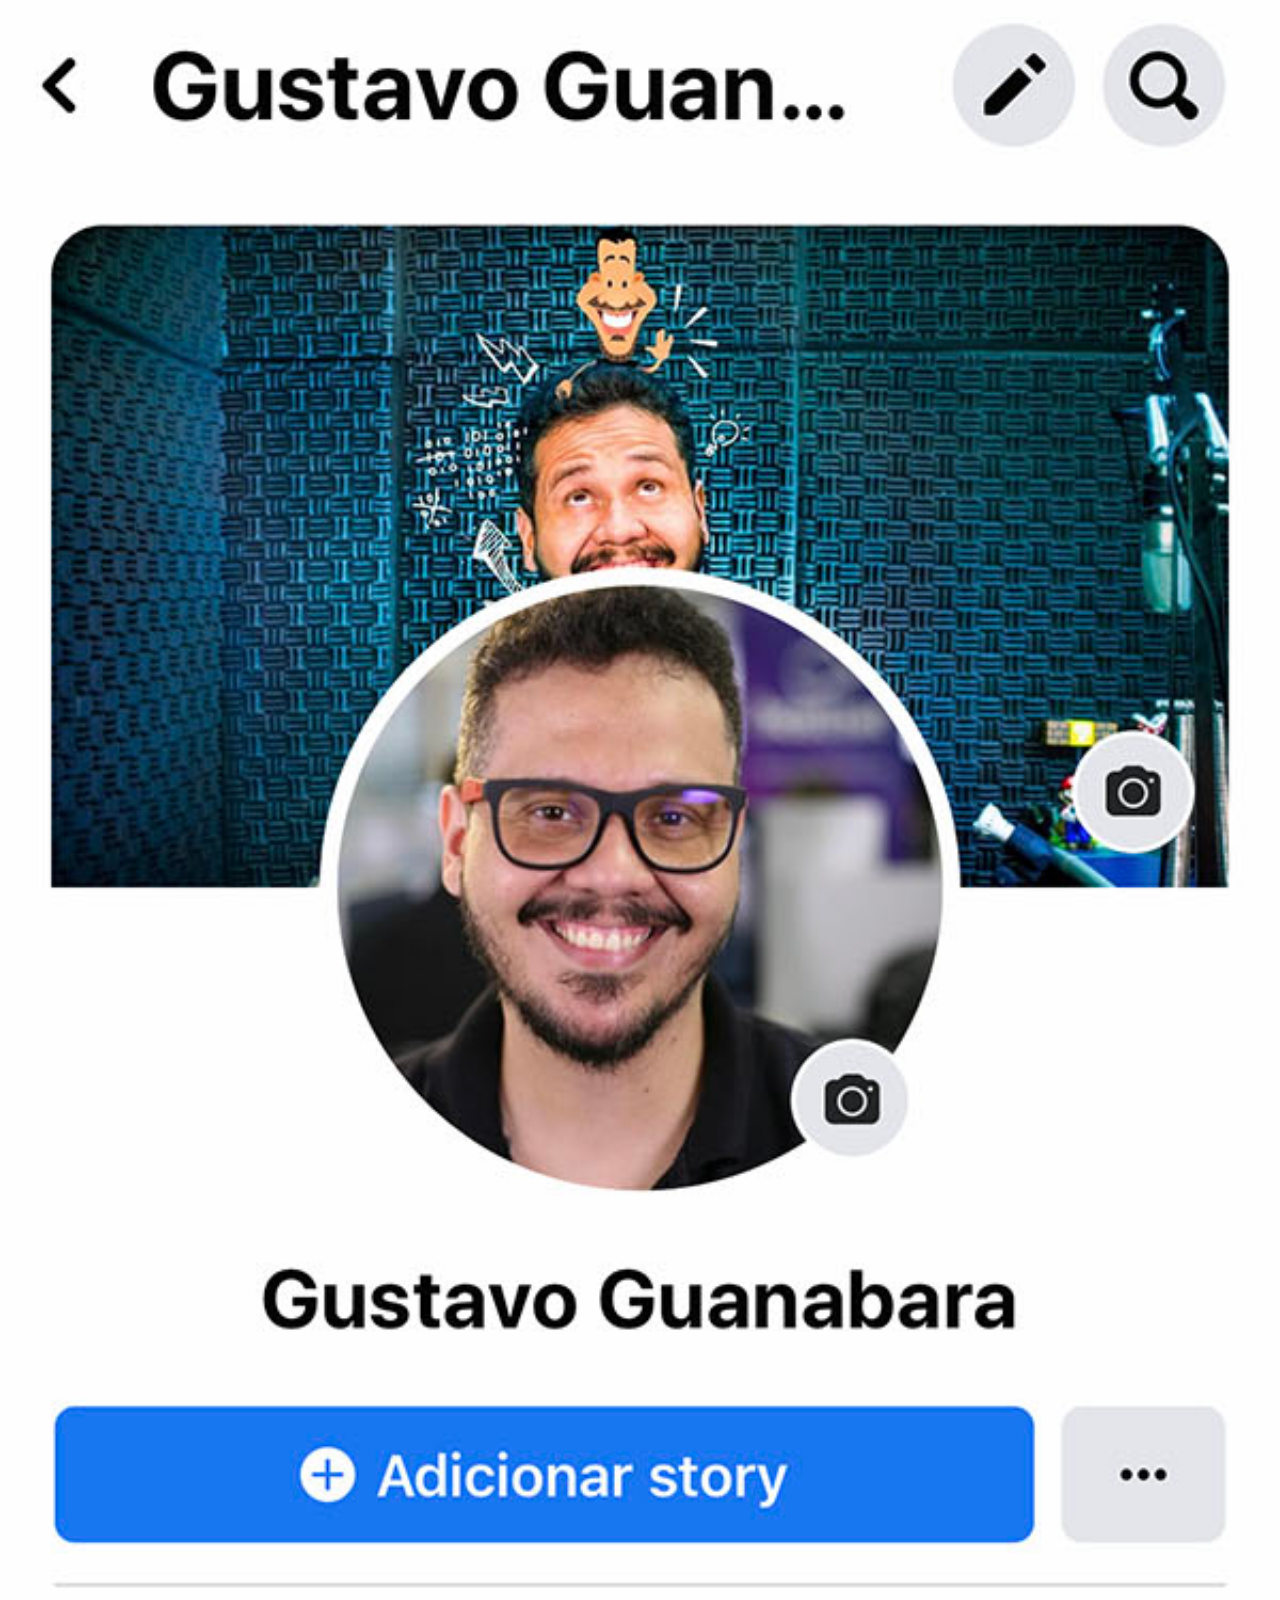
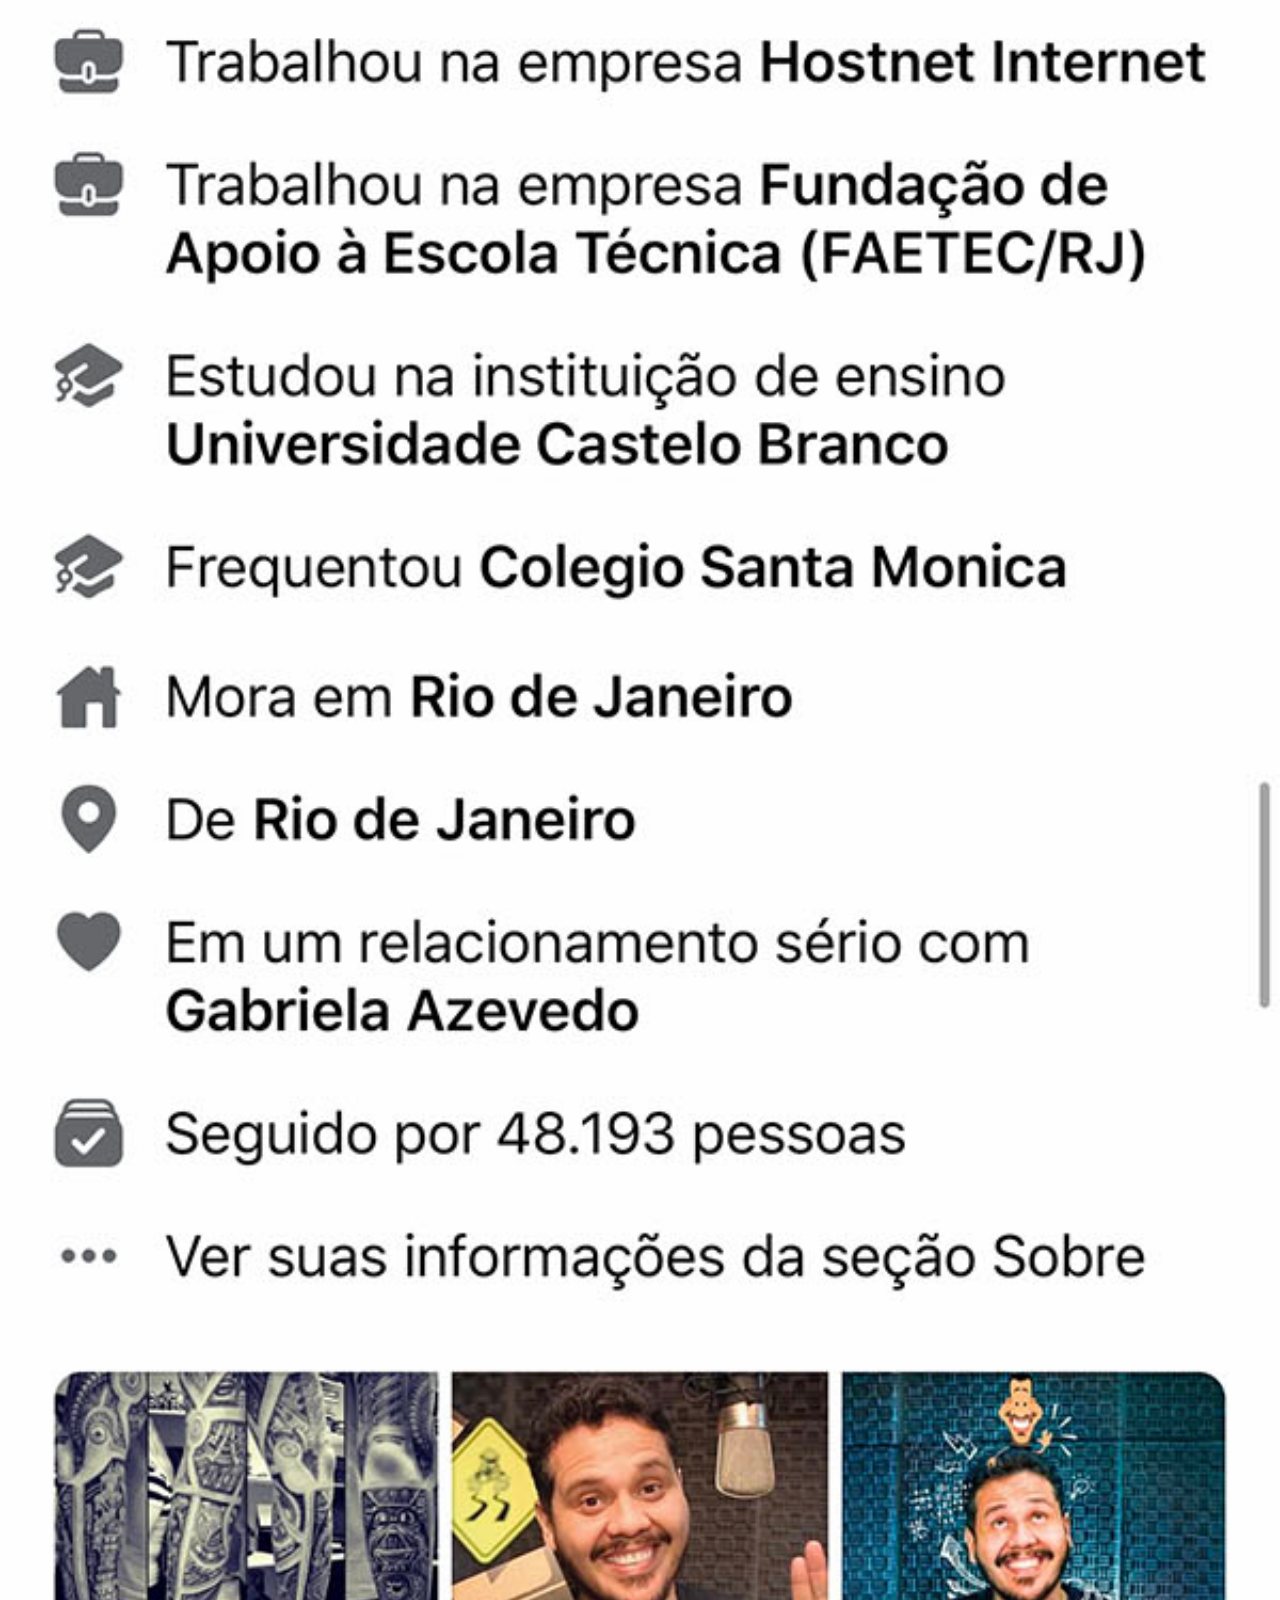
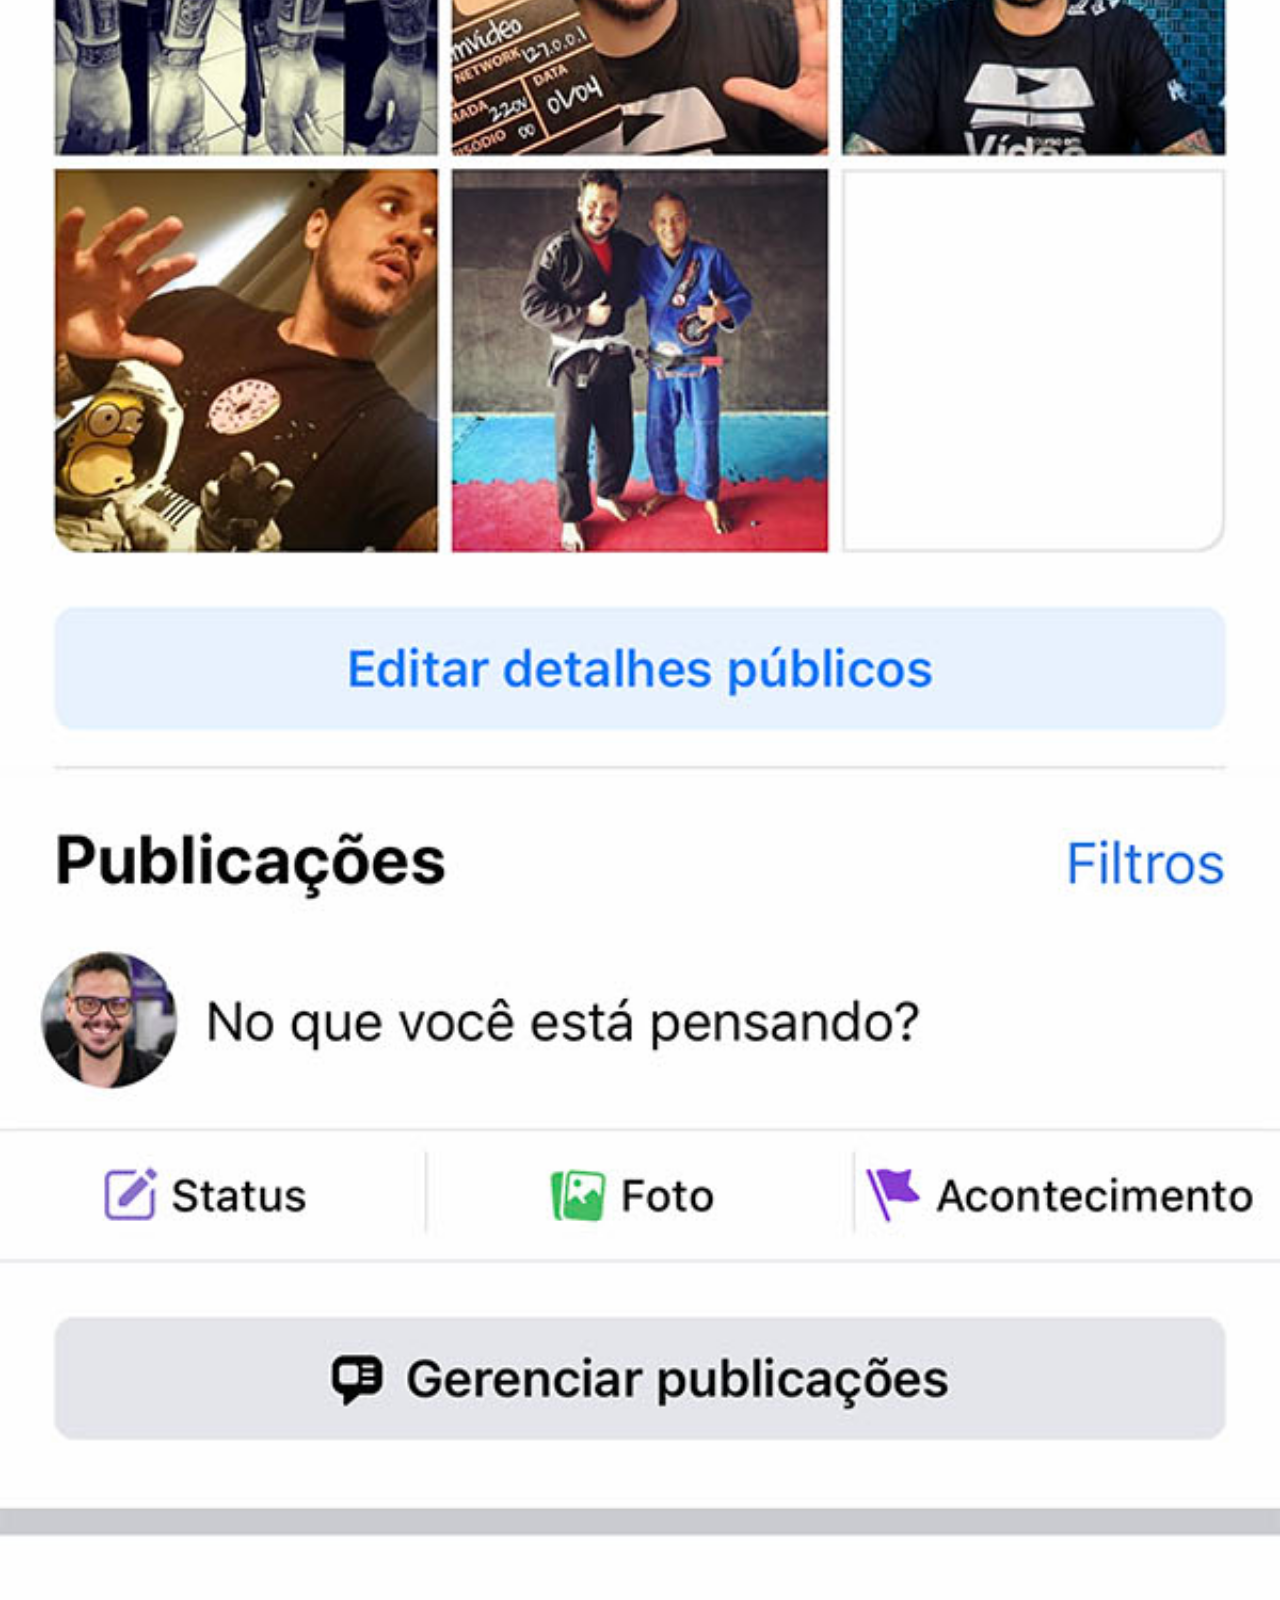
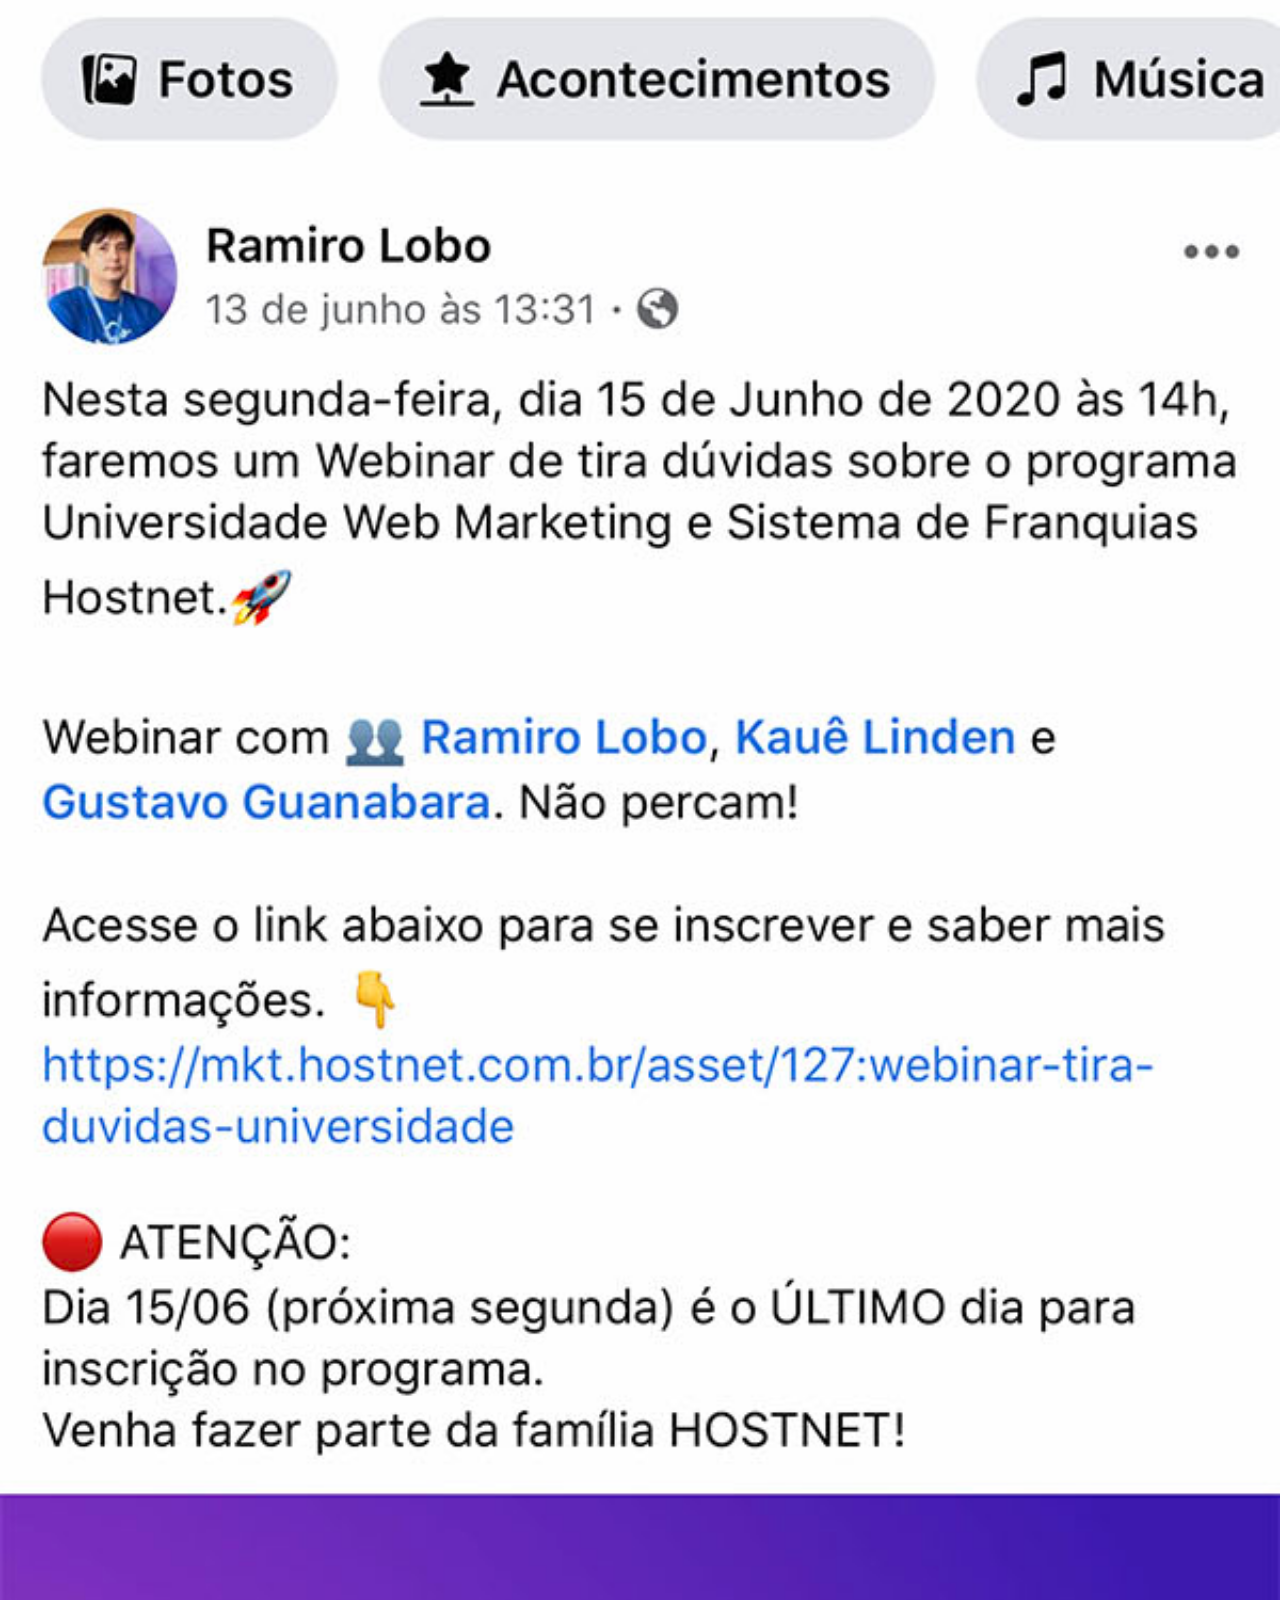
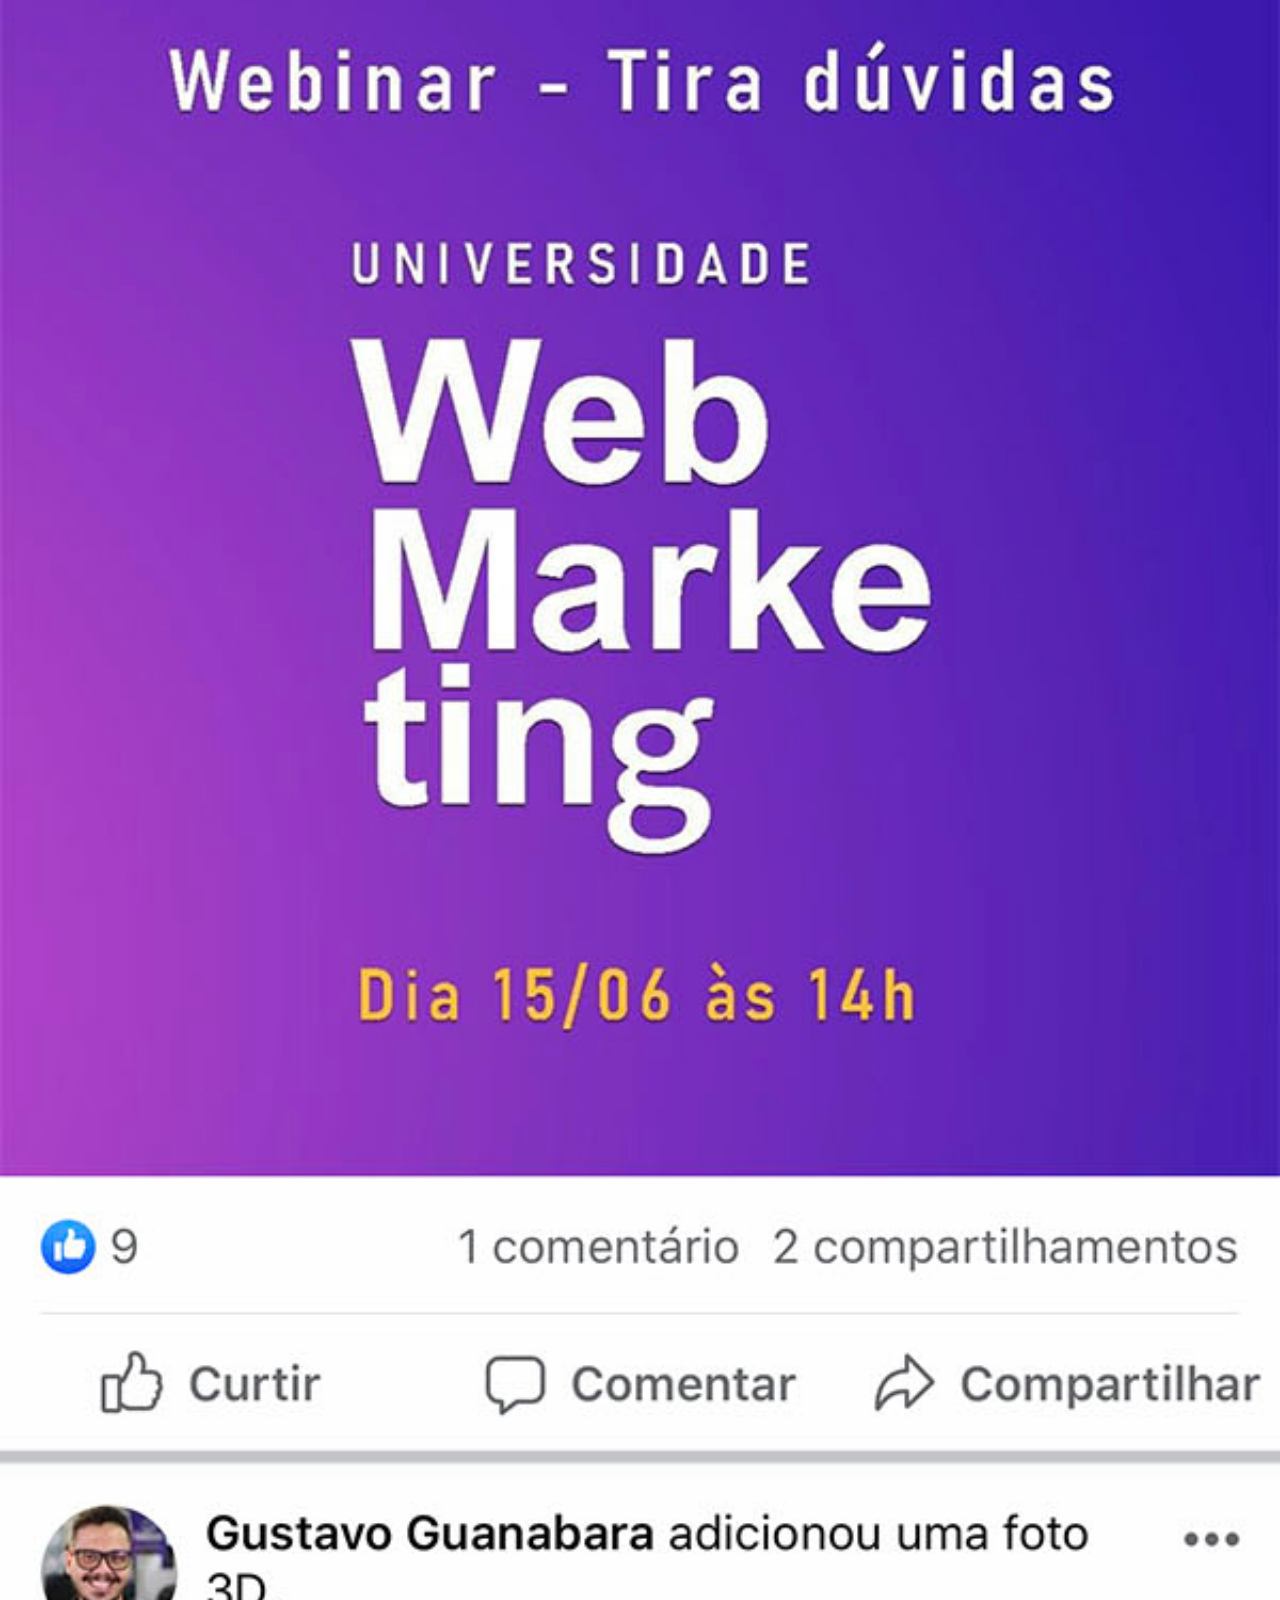
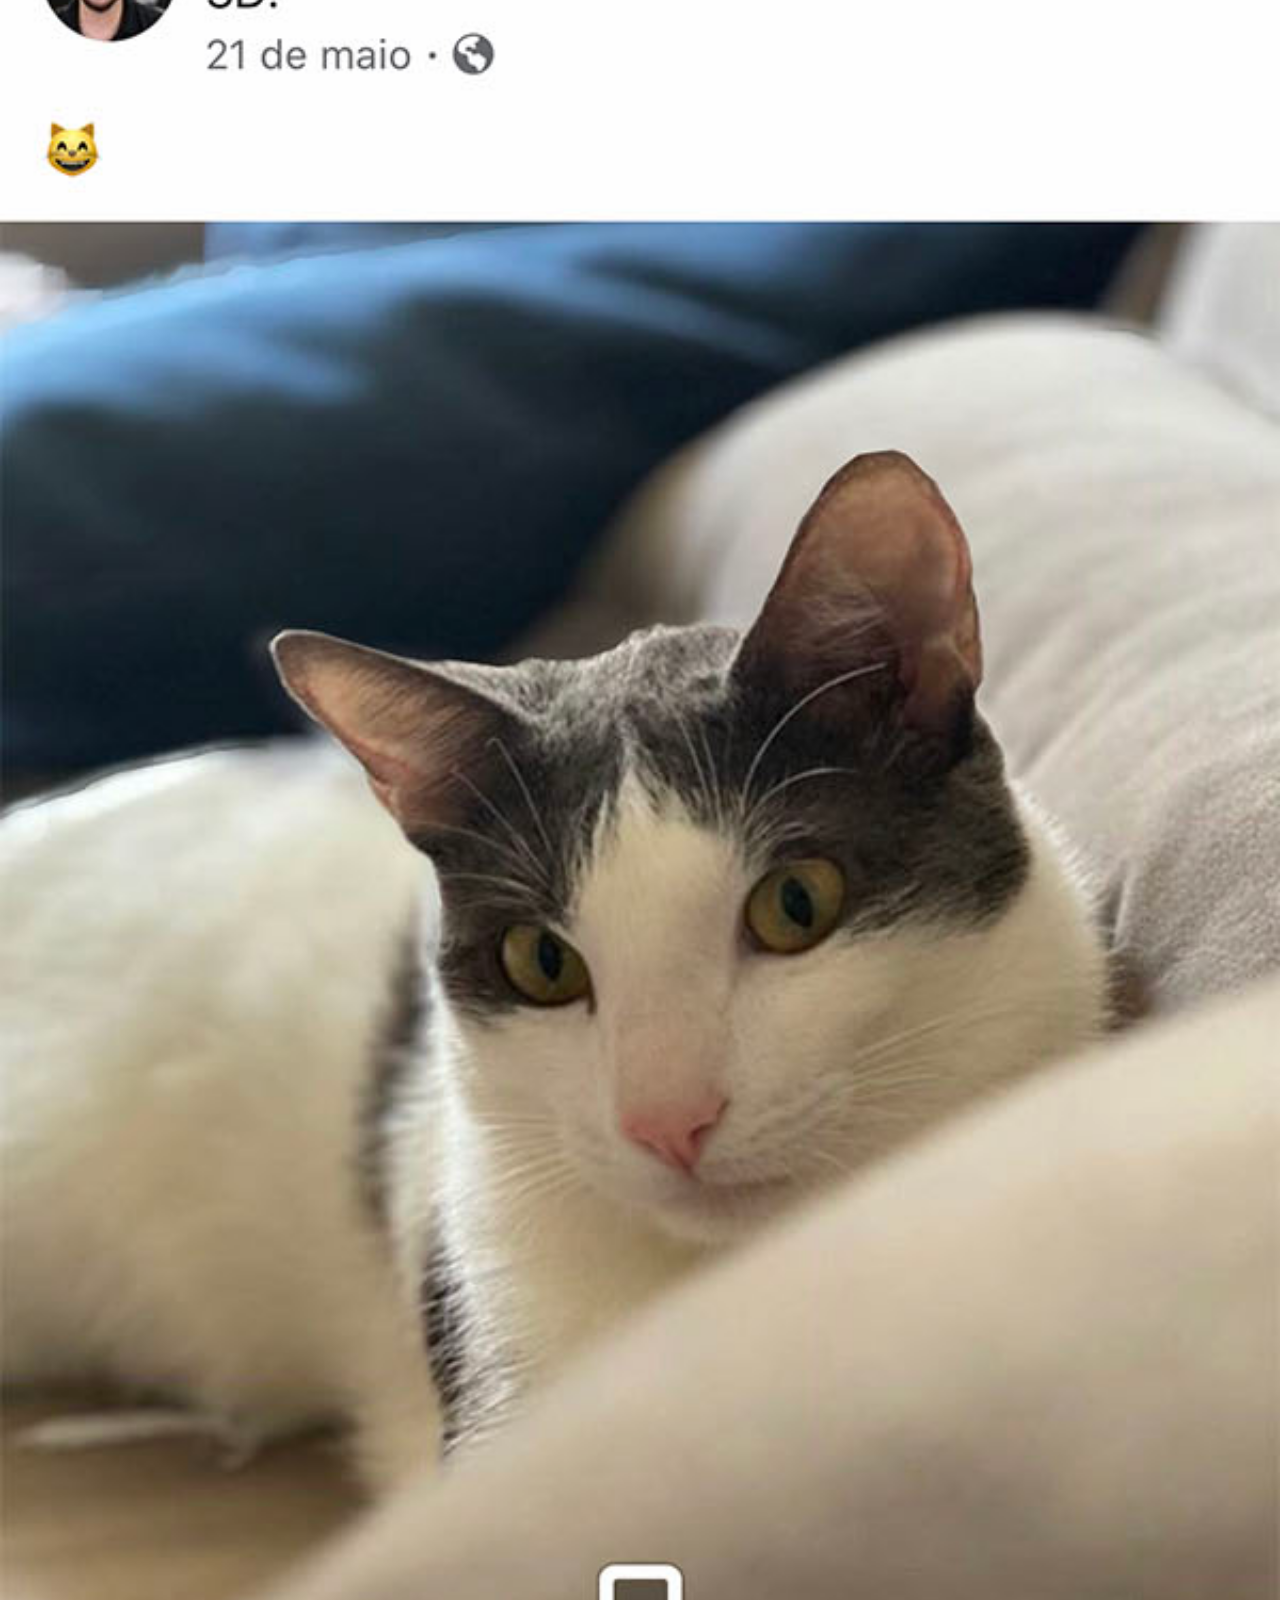
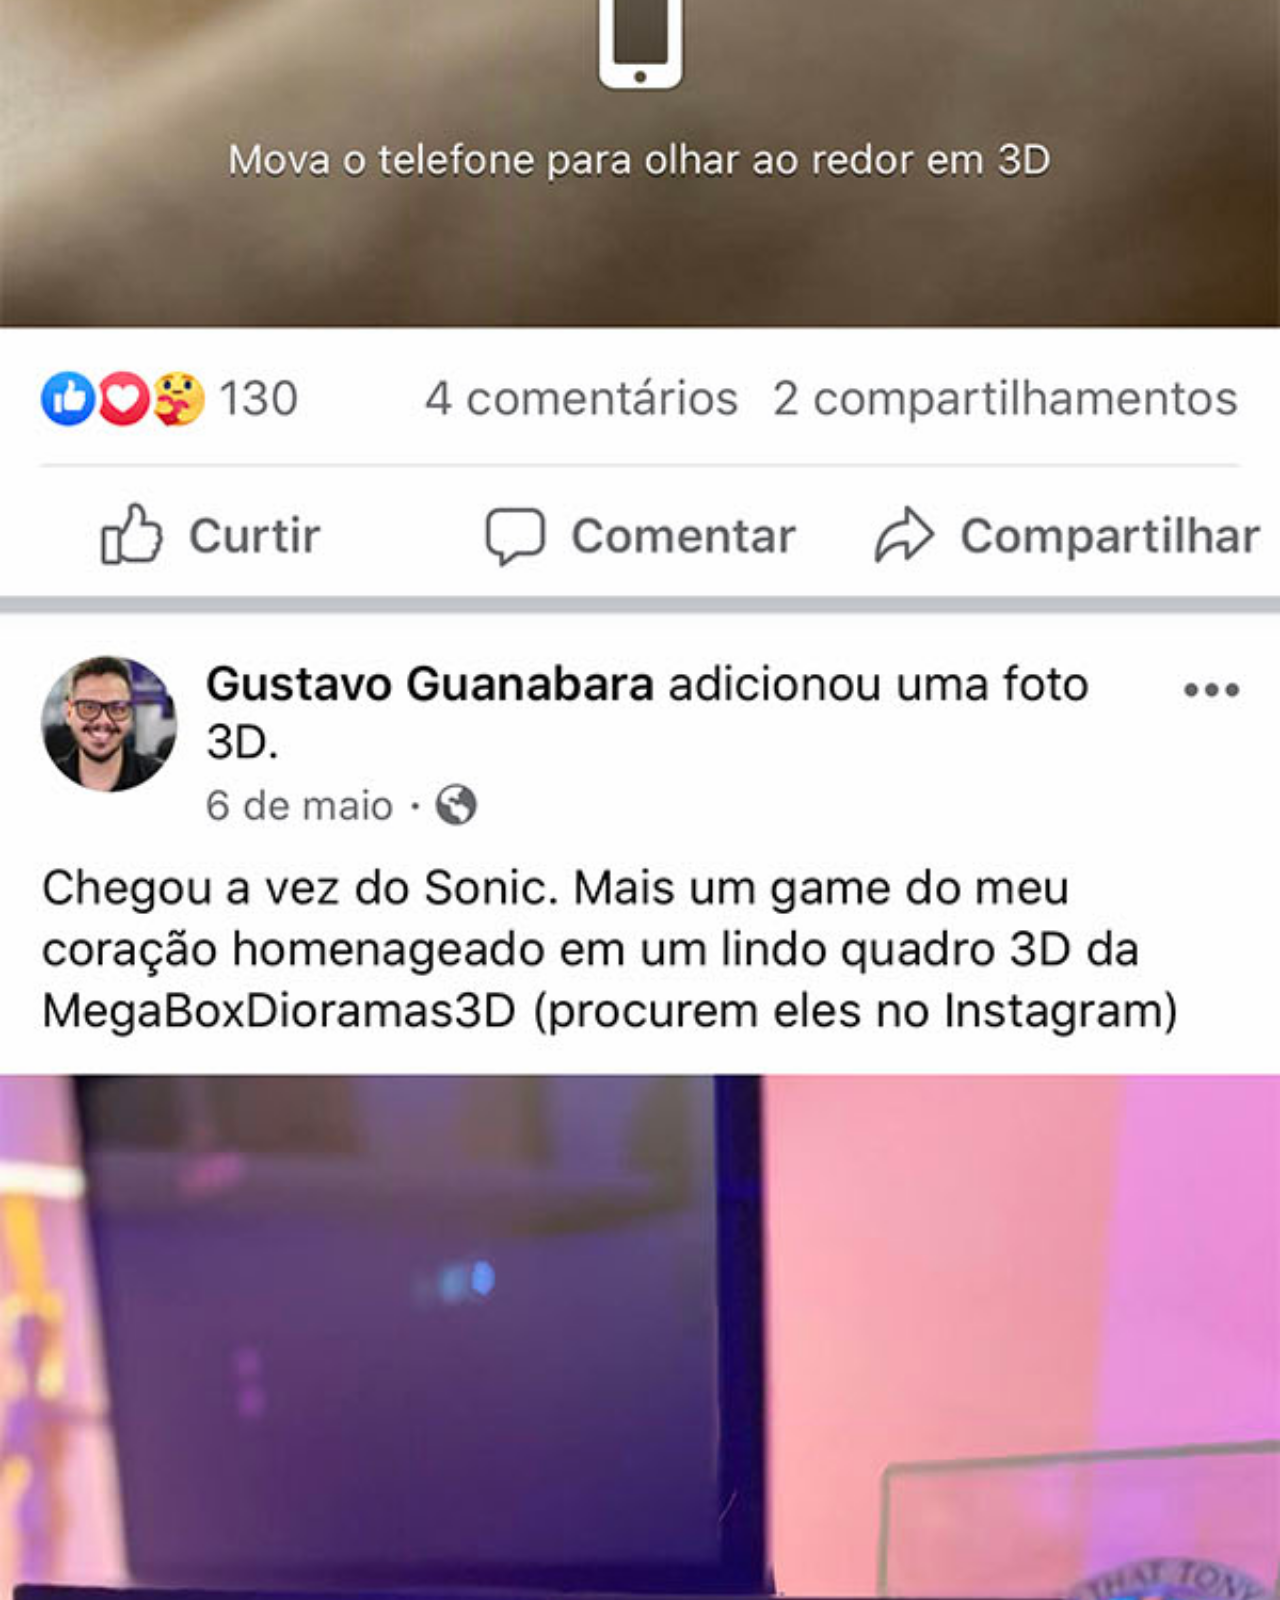
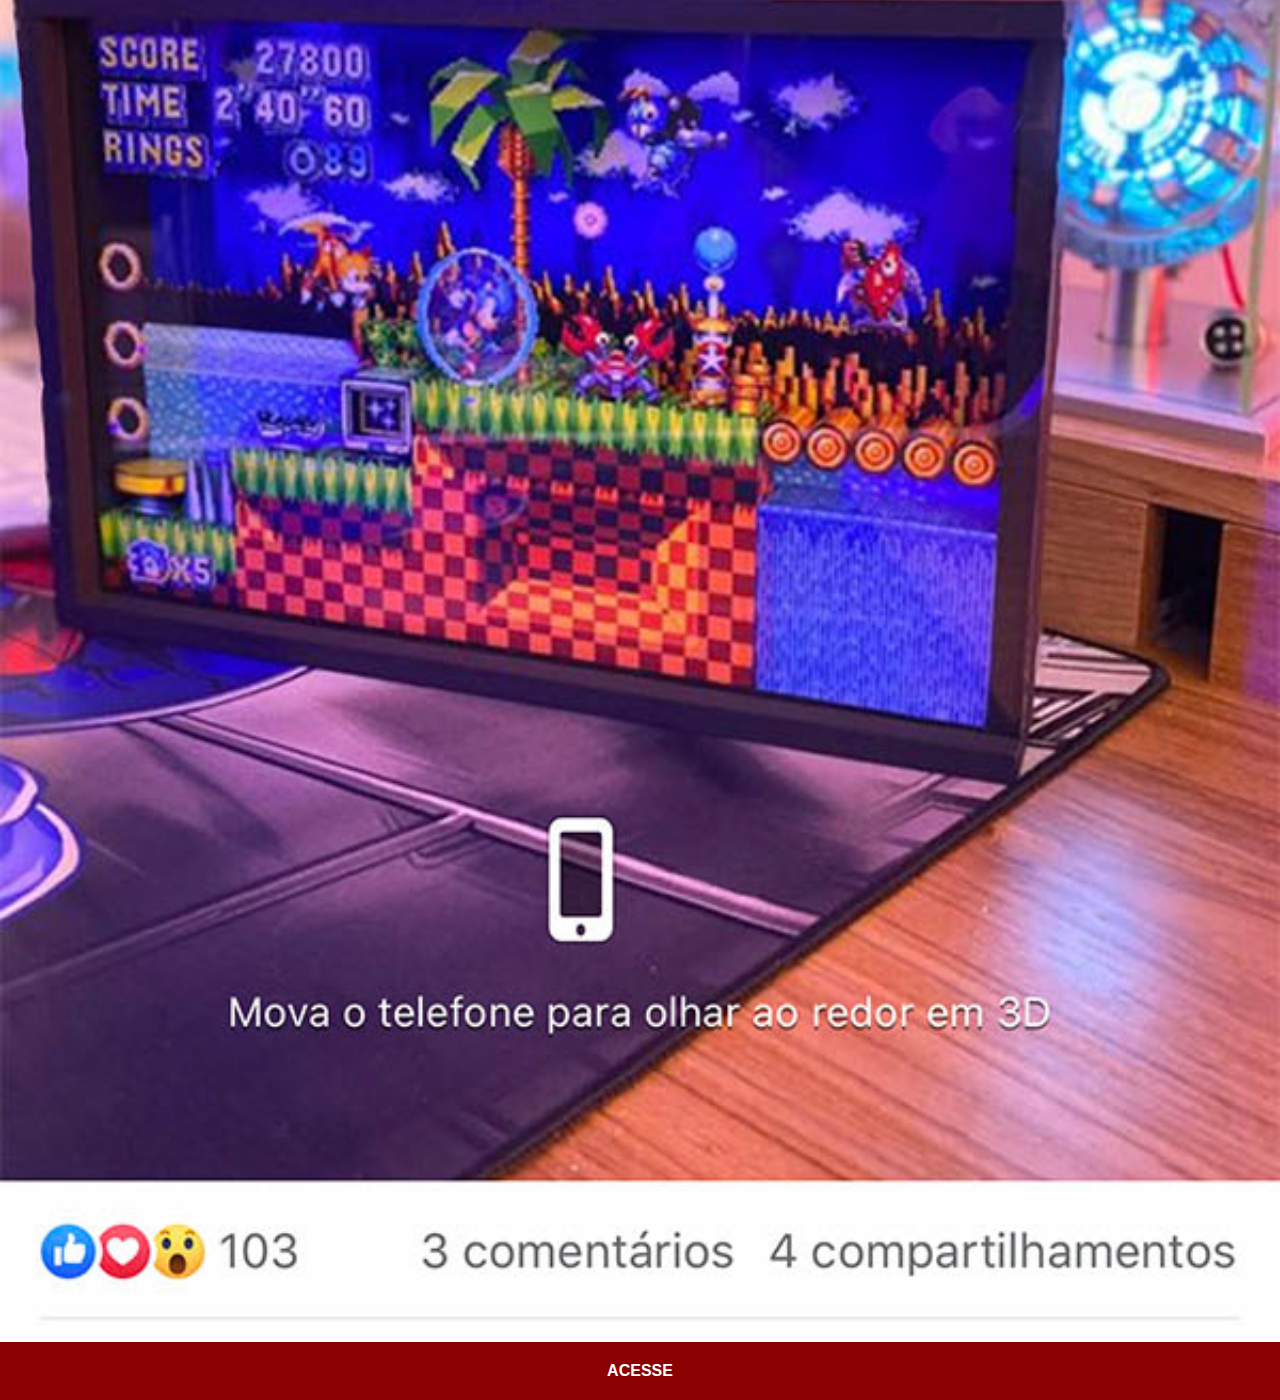
==== facebook.html @ 93fdaa14 "90% pronto" ====
<!DOCTYPE html>
<html lang="pt-br">
<head>
    <meta charset="UTF-8">
    <meta http-equiv="X-UA-Compatible" content="IE=edge">
    <meta name="viewport" content="width=device-width, initial-scale=1.0">
    <title>Document</title>
    <link rel="stylesheet" href="estilos/social.css">
</head>
<body>
    <img src="imagens/tela-facebook.jpg" alt="Facebook">
    <a href="https://www.facebook.com/gustavoguanabara" target="_blank">ACESSE</a>
</body>
</html>
---- estilos/social.css ----
@charset "UTF-8";

* {
    margin: 0px;
    padding: 0px;
    font-family: Arial, Helvetica, sans-serif;
}

::-webkit-scrollbar {
    width: 0px;
    height: 0px;
}

img{
    width: 100vw;
}

a {
    display: block;
    background-color: darkred;
    color: white;
    padding: 20px;
    text-align: center;
    font-weight: bold;
    text-decoration: none;
}

a:hover {
    background-color: red;
}
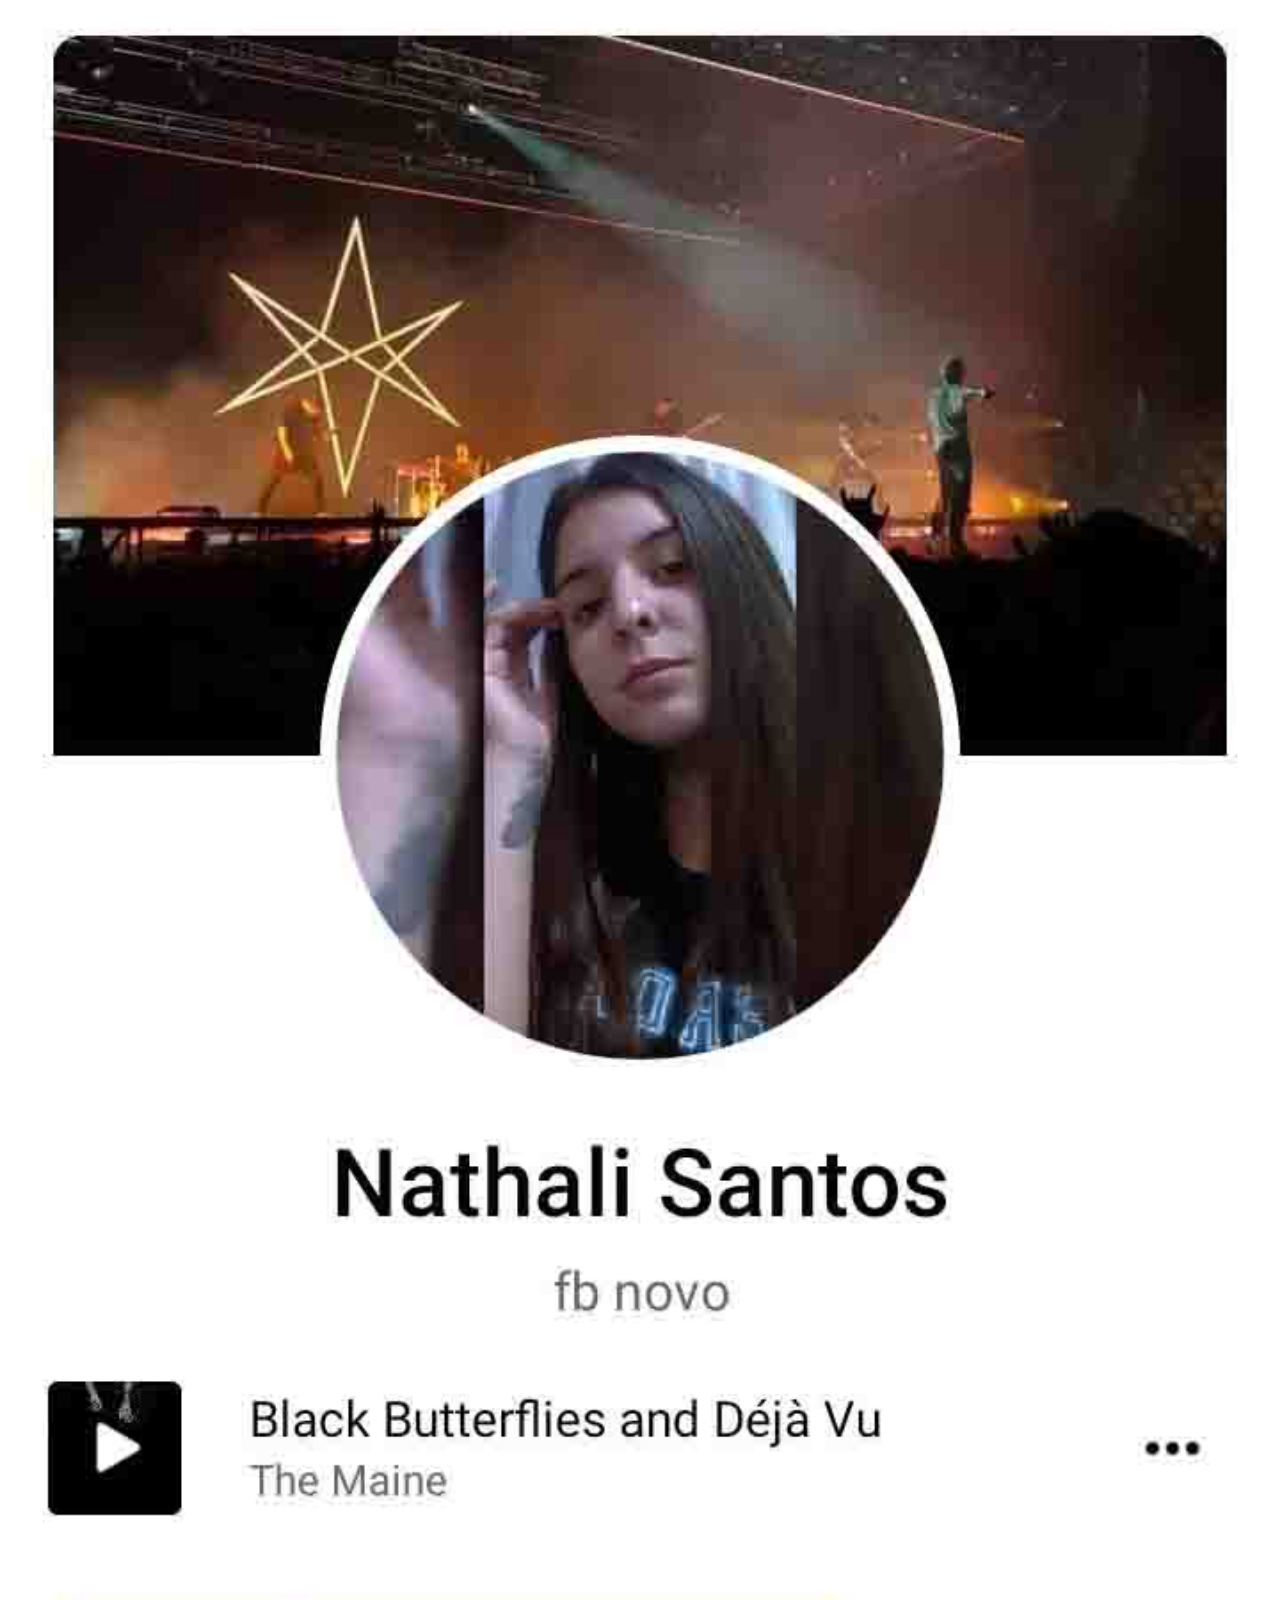
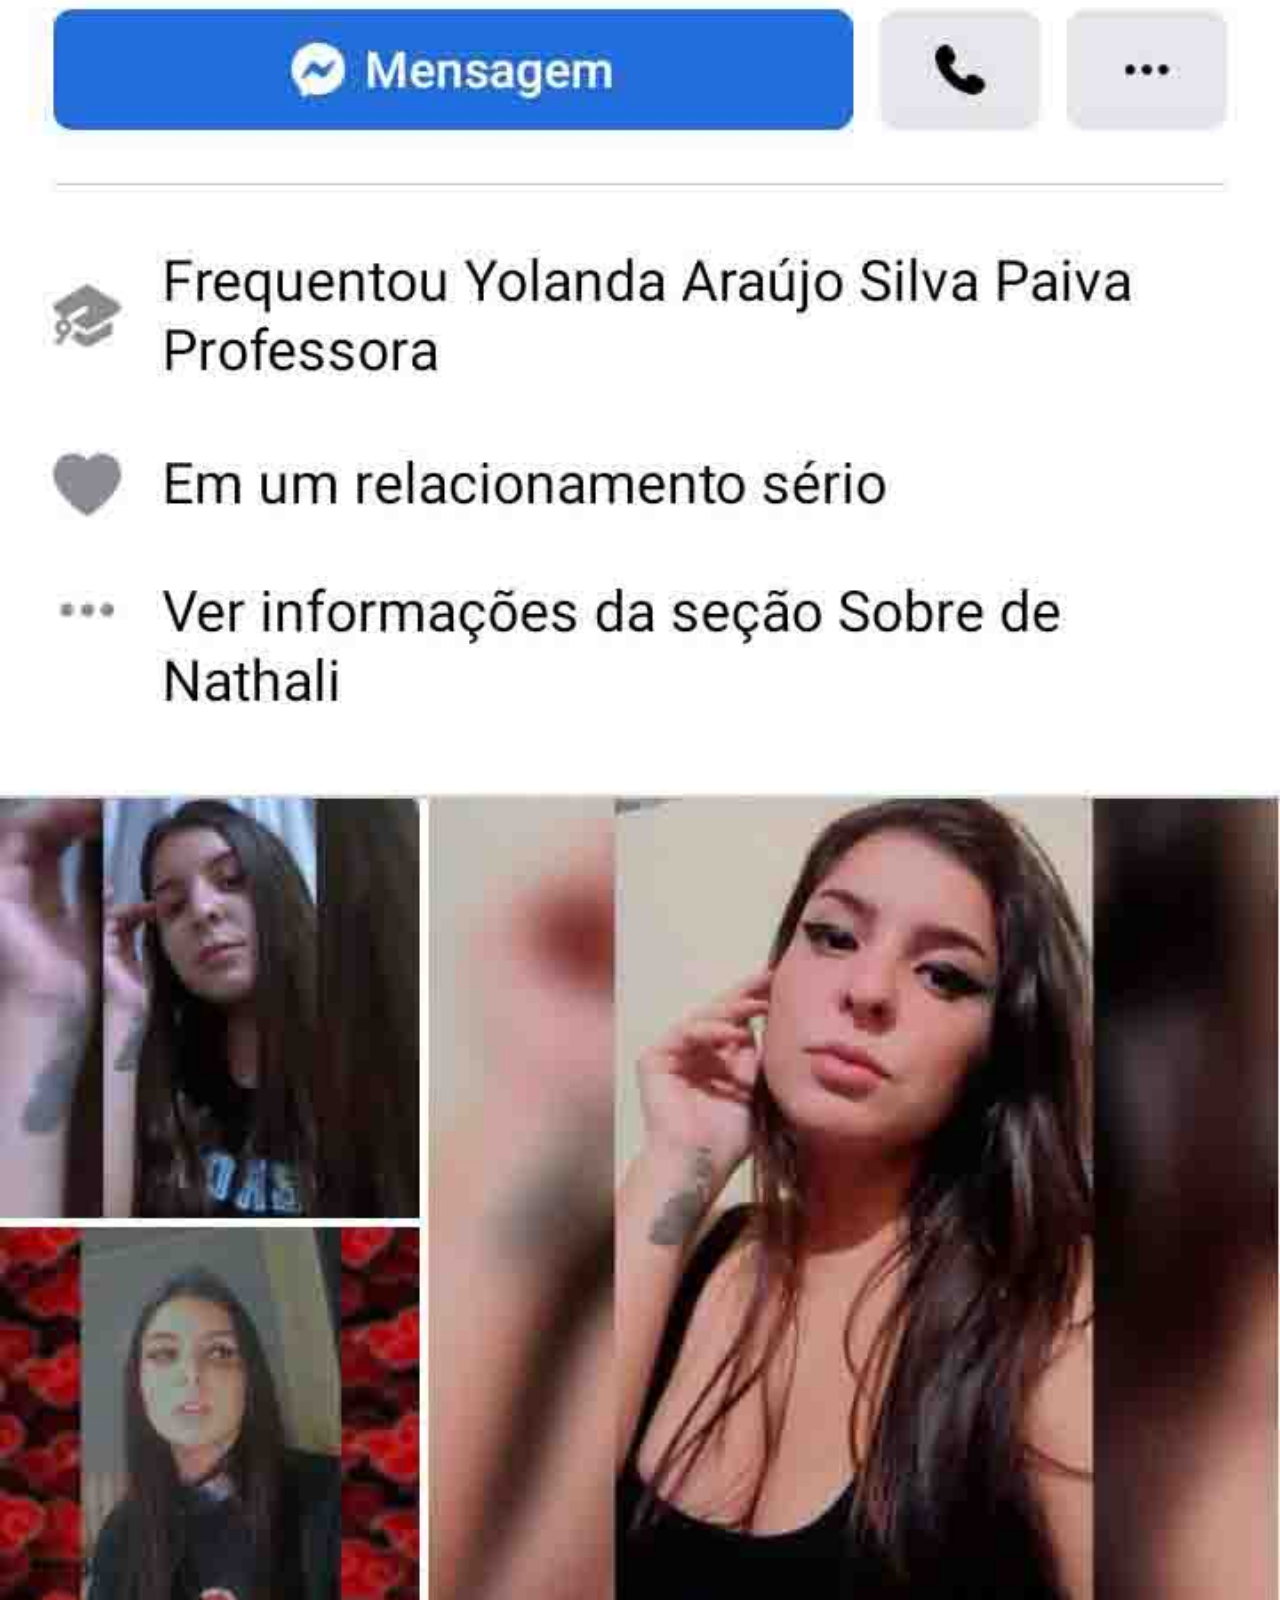
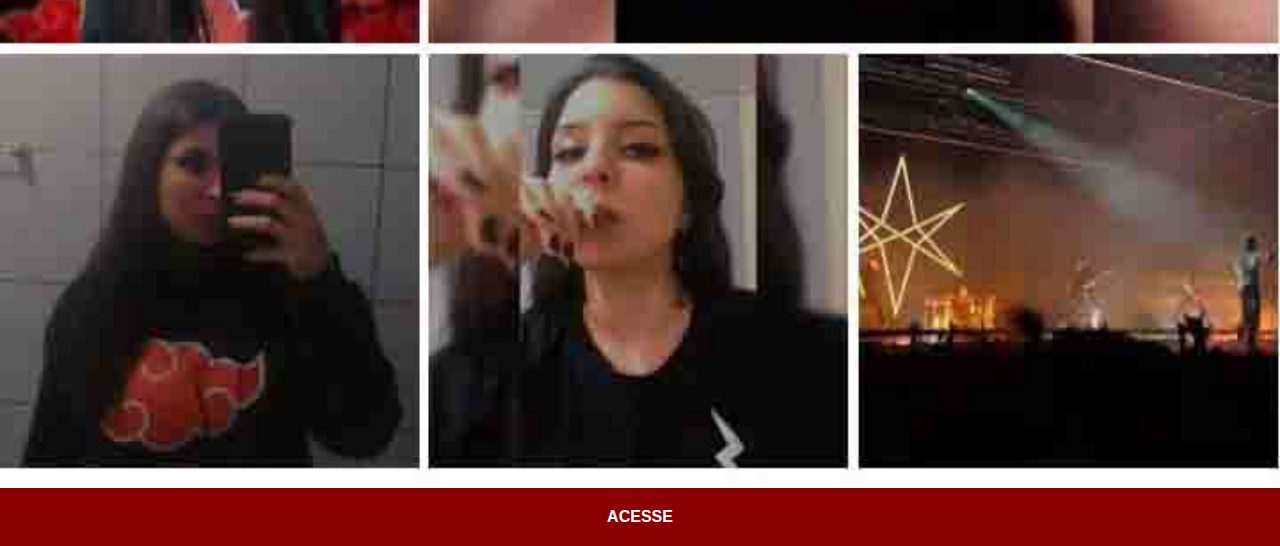
==== commit ee6fb69a: "finalizado" ====
--- a/facebook.html
+++ b/facebook.html
@@ -9,6 +9,6 @@
 </head>
 <body>
     <img src="imagens/tela-facebook.jpg" alt="Facebook">
-    <a href="https://www.facebook.com/gustavoguanabara" target="_blank">ACESSE</a>
+    <a href="https://www.facebook.com/nathali.santos.1481169" target="_blank">ACESSE</a>
 </body>
 </html>